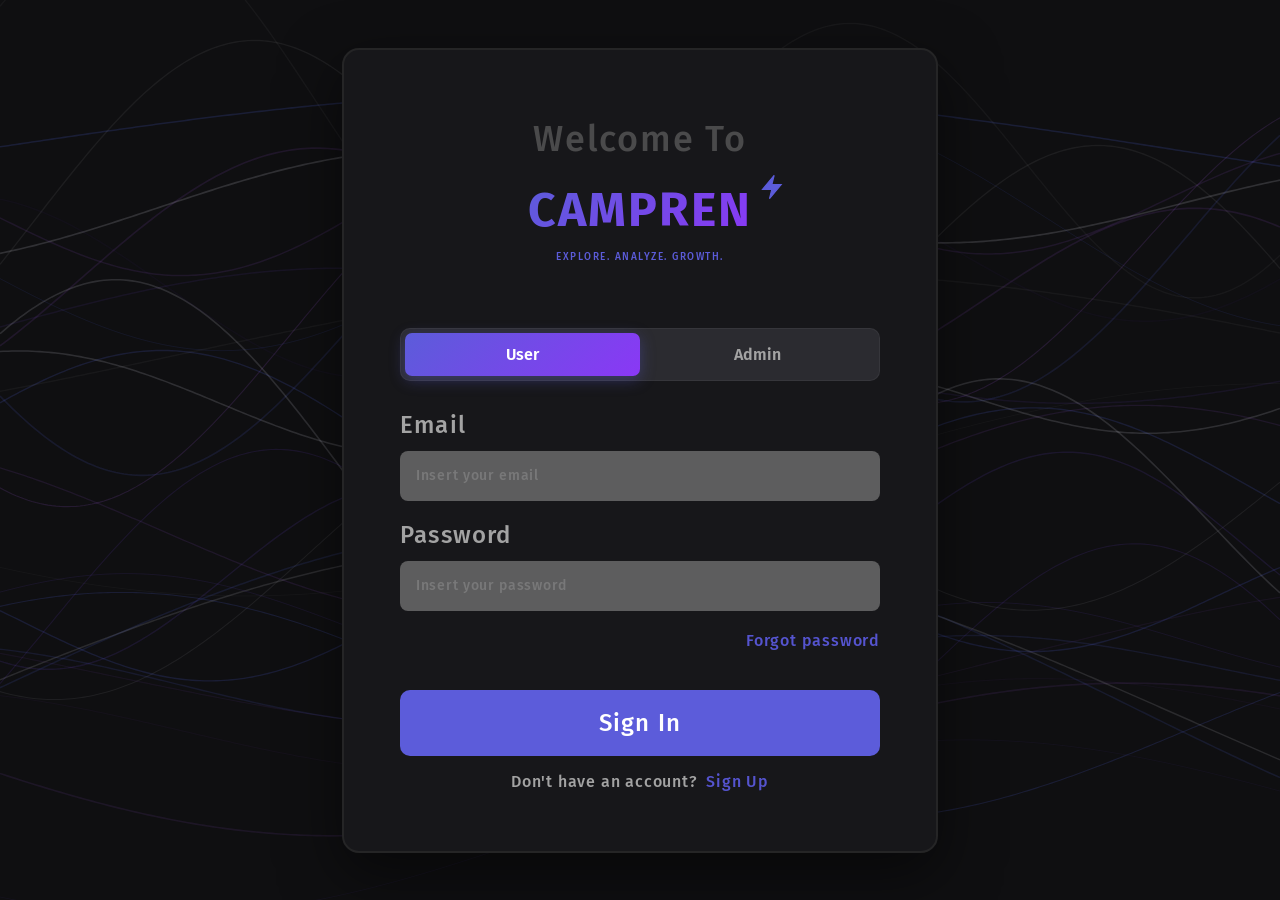
==== tubes/frontend/Admin/index.html @ 579ce472 "add function admin" ====
<!DOCTYPE html>
<html lang="id">
<head>
  <meta charset="UTF-8" />
  <meta name="viewport" content="width=device-width, initial-scale=1.0"/>
  <title>Campren – Admin Dashboard</title>

  <link rel="stylesheet" href="style.css" />
  <link rel="stylesheet" href="../shared/page-state.css" />

  <link
    href="https://fonts.googleapis.com/css2?family=DM+Sans:wght@300;400;500;600;700&family=DM+Mono:wght@400;500&display=swap"
    rel="stylesheet"
  />
</head>

<body>

<!-- SIDEBAR -->
<aside class="sidebar">

  <!-- LOGO -->
  <div class="sidebar-logo">

    <div class="logo-icon">
      <svg width="28" height="28" viewBox="0 0 28 28" fill="none">
        <rect width="28" height="28" rx="8" fill="#8A38F5"/>
        <path
          d="M7 18L12 11L16 15L20 8"
          stroke="white"
          stroke-width="2.2"
          stroke-linecap="round"
          stroke-linejoin="round"
        />
        <circle
          cx="20"
          cy="8"
          r="2"
          fill="#a5f3fc"
        />
      </svg>
    </div>

    <div>
      <div class="logo-name">CAMPREN</div>
      <div class="logo-tagline">
        ADMIN PANEL
      </div>
    </div>

  </div>

  <!-- NAV -->
  <nav class="sidebar-nav">

    <div class="nav-group-label">
      ADMINISTRATION
    </div>

    <a href="#" class="nav-item active">
      <svg width="18" height="18" viewBox="0 0 24 24" fill="none" stroke="currentColor" stroke-width="1.8">
        <rect x="3" y="3" width="7" height="7" rx="1"/>
        <rect x="14" y="3" width="7" height="7" rx="1"/>
        <rect x="14" y="14" width="7" height="7" rx="1"/>
        <rect x="3" y="14" width="7" height="7" rx="1"/>
      </svg>
      Overview
    </a >

  </nav>

  <!-- ADMIN BADGE PANEL -->
  <div class="target-panel admin-info-panel">
    <div class="target-label">SYSTEM STATE</div>
    <div class="system-status">
      <span class="status-dot online"></span>
      <span class="status-text">Connected to API</span>
    </div>
  </div>

</aside>

<!-- MAIN -->
<main class="main">

  <header class="topbar">

    <h1 class="page-title">
      Admin Overview
    </h1>

    <div class="topbar-right">
      <span class="admin-badge">ADMIN MODE</span>
      <button class="user-avatar" type="button" data-logout title="Logout" aria-label="Logout">
        <svg width="20" height="20" viewBox="0 0 24 24" fill="none" stroke="currentColor" stroke-width="1.8">
          <circle cx="12" cy="8" r="4"/>
          <path d="M4 20c0-4 3.6-7 8-7s8 3 8 7"/>
        </svg>
      </button>
    </div>

  </header>

  <div class="content">

    <!-- KPI GRID -->
    <div class="kpi-grid">

      <!-- TOTAL CAMPAIGNS -->
      <div class="kpi-card">
        <div class="kpi-top-label">
          TOTAL CAMPAIGNS
        </div>
        <div class="kpi-value campaigns-val" id="totalCampaigns">
          0
        </div>
      </div>

      <!-- SPEND -->
      <div class="kpi-card kpi-spend">
        <div class="kpi-top-label">
          TOTAL AD SPEND
        </div>
        <div class="kpi-value spend-val" id="totalSpend">
          Rp 0
        </div>
      </div>

      <!-- REVENUE -->
      <div class="kpi-card kpi-revenue">
        <div class="kpi-top-label">
          TOTAL REVENUE
        </div>
        <div class="kpi-value revenue-val" id="totalRevenue">
          Rp 0
        </div>
      </div>

      <!-- ROAS -->
      <div class="kpi-card kpi-roas">
        <div class="kpi-top-label">
          AVERAGE ROAS
        </div>
        <div class="kpi-value roas-val" id="avgRoas">
          0x
        </div>
      </div>

    </div>

    <!-- CAMPAIGN REPORT TABLE -->
    <div class="table-card">

      <div class="card-title">
        All System Campaigns Report
      </div>

      <div class="table-wrap">

        <table class="campaign-table">

          <thead>
            <tr>
              <th>CAMPAIGN</th>
              <th>USER ID</th>
              <th>CHANNEL</th>
              <th>TANGGAL MULAI</th>
              <th>TANGGAL AKHIR</th>
              <th>BUDGET</th>
              <th>AD SPEND</th>
              <th>REVENUE</th>
              <th>ROAS</th>
              <th>STATUS</th>
            </tr>
          </thead>

          <tbody id="adminCampaignsTableBody">
            <!-- Dynamically populated -->
          </tbody>

        </table>

      </div>

    </div>

  </div>

</main>

<div id="toast" class="toast"></div>

<script src="../shared/page-state.js"></script>
<script src="app.js"></script>

</body>
</html>
---- tubes/frontend/Admin/style.css ----
/* =====================
   CSS VARIABLES & RESET
   ===================== */
:root {
  --bg-base: #111217;
  --bg-sidebar: #0E0F14;
  --bg-card: #181A22;
  --bg-card-alt: #1C1E28;
  --bg-hover: rgba(255,255,255,0.04);

  --border: rgba(255,255,255,0.07);
  --border-focus: rgba(138, 56, 245, 0.5);

  --text-primary: #F0F0F5;
  --text-secondary: #8B8FA8;
  --text-muted: #555870;

  --accent-blue: #3B82F6;
  --accent-violet: #8A38F5;
  --accent-green: #34D399;
  --accent-orange: #F97316;
  --accent-red: #F87171;
  --accent-yellow: #FBBF24;

  --tiktok: #3B82F6;
  --youtube: #F87171;
  --instagram: #FBBF24;

  --sidebar-width: 240px;
  --topbar-height: 64px;

  --font: 'DM Sans', sans-serif;
  --font-mono: 'DM Mono', monospace;

  --radius-sm: 6px;
  --radius-md: 10px;
  --radius-lg: 14px;
  --radius-xl: 18px;
}

*, *::before, *::after { box-sizing: border-box; margin: 0; padding: 0; }

html { font-size: 14px; }

body {
  font-family: var(--font);
  background: var(--bg-base);
  color: var(--text-primary);
  display: flex;
  min-height: 100vh;
  overflow-x: hidden;
}

/* =====================
   SIDEBAR
   ===================== */
.sidebar {
  width: var(--sidebar-width);
  min-height: 100vh;
  background: var(--bg-sidebar);
  border-right: 1px solid var(--border);
  display: flex;
  flex-direction: column;
  position: fixed;
  top: 0; left: 0;
  z-index: 100;
  padding-bottom: 16px;
}

.sidebar-logo {
  display: flex;
  align-items: center;
  gap: 10px;
  padding: 20px 18px 18px;
  border-bottom: 1px solid var(--border);
}

.logo-name {
  font-family: var(--font-mono);
  font-size: 14px;
  font-weight: 700;
  letter-spacing: 1px;
  color: var(--text-primary);
}

.logo-tagline {
  font-size: 8px;
  letter-spacing: 0.8px;
  color: var(--text-muted);
  margin-top: 2px;
}

.sidebar-nav {
  padding: 16px 10px;
  flex: 1;
}

.nav-group-label {
  font-size: 9px;
  letter-spacing: 1.5px;
  color: var(--text-muted);
  padding: 12px 8px 6px;
  font-family: var(--font-mono);
}

.nav-item {
  display: flex;
  align-items: center;
  gap: 10px;
  padding: 9px 12px;
  border-radius: var(--radius-md);
  cursor: pointer;
  color: var(--text-secondary);
  font-size: 13.5px;
  font-weight: 500;
  text-decoration: none;
  transition: background 0.18s, color 0.18s;
  user-select: none;
}

.nav-item:hover {
  background: var(--bg-hover);
  color: var(--text-primary);
}

.nav-item.active {
  background: linear-gradient(135deg, rgba(138, 56, 245, 0.2), rgba(59, 130, 246, 0.2));
  color: var(--text-primary);
  border: 1px solid rgba(138, 56, 245, 0.25);
}

/* SYSTEM STATE */
.target-panel {
  margin: 18px 12px 0;
  padding: 14px;
  background: var(--bg-card);
  border: 1px solid var(--border);
  border-radius: var(--radius-lg);
  margin-top: auto;
}

.target-label {
  font-size: 9px;
  font-weight: 700;
  letter-spacing: 0.12em;
  color: var(--text-muted);
  margin-bottom: 10px;
}

.system-status {
  display: flex;
  align-items: center;
  gap: 8px;
  font-size: 12px;
  color: var(--text-secondary);
  font-weight: 500;
}

.status-dot {
  width: 8px;
  height: 8px;
  border-radius: 50%;
  background-color: var(--text-muted);
  position: relative;
}

.status-dot.online {
  background-color: var(--accent-green);
  box-shadow: 0 0 8px var(--accent-green);
}

/* =====================
   MAIN SECTION
   ===================== */
.main {
  margin-left: var(--sidebar-width);
  flex: 1;
  display: flex;
  flex-direction: column;
  min-height: 100vh;
}

/* TOPBAR */
.topbar {
  height: var(--topbar-height);
  display: flex;
  align-items: center;
  justify-content: space-between;
  padding: 0 28px;
  border-bottom: 1px solid var(--border);
  background: var(--bg-base);
  position: sticky;
  top: 0;
  z-index: 50;
}

.page-title {
  font-size: 22px;
  font-weight: 700;
  letter-spacing: -0.02em;
  color: var(--text-primary);
}

.topbar-right {
  display: flex;
  align-items: center;
  gap: 16px;
}

.admin-badge {
  font-family: var(--font-mono);
  font-size: 11px;
  font-weight: 700;
  color: var(--accent-violet);
  background: rgba(138, 56, 245, 0.12);
  border: 1px solid rgba(138, 56, 245, 0.3);
  padding: 4px 10px;
  border-radius: var(--radius-sm);
  letter-spacing: 0.5px;
}

.user-avatar {
  border: none;
  outline: none;
  background: var(--bg-card);
  width: 42px;
  height: 42px;
  border-radius: 50%;
  display: flex;
  align-items: center;
  justify-content: center;
  color: var(--text-primary);
  cursor: pointer;
  transition: transform 0.2s ease, background 0.2s ease;
}

.user-avatar:hover {
  transform: translateY(-1px);
  background: #232633;
}

/* =====================
   CONTENT & GRID
   ===================== */
.content {
  padding: 24px 28px;
  display: flex;
  flex-direction: column;
  gap: 20px;
}

.kpi-grid {
  display: grid;
  grid-template-columns: repeat(4, 1fr);
  gap: 16px;
}

.kpi-card {
  background: var(--bg-card);
  border: 1px solid var(--border);
  border-radius: var(--radius-xl);
  padding: 18px 20px;
  position: relative;
  overflow: hidden;
  transition: border-color 0.2s, transform 0.2s;
}

.kpi-card:hover {
  border-color: rgba(255,255,255,0.14);
  transform: translateY(-1px);
}

.kpi-top-label {
  font-size: 10px;
  font-weight: 700;
  letter-spacing: 0.1em;
  color: var(--text-muted);
  margin-bottom: 10px;
}

.kpi-value {
  font-size: 24px;
  font-weight: 700;
  letter-spacing: -0.02em;
  line-height: 1.1;
}

.campaigns-val { color: var(--accent-blue); }
.spend-val { color: #60A5FA; }
.revenue-val { color: var(--accent-green); }
.roas-val { color: var(--accent-yellow); }

/* =====================
   TABLE VIEW
   ===================== */
.table-card {
  background: var(--bg-card);
  border: 1px solid var(--border);
  border-radius: var(--radius-xl);
  padding: 0;
  overflow: hidden;
}

.table-card .card-title {
  font-size: 13px;
  font-weight: 700;
  letter-spacing: 0.05em;
  color: var(--text-primary);
  padding: 20px 20px 10px;
}

.table-wrap { overflow-x: auto; }

.campaign-table {
  width: 100%;
  border-collapse: collapse;
  font-size: 13px;
}

.campaign-table thead tr {
  border-bottom: 1px solid var(--border);
}

.campaign-table th {
  padding: 12px 16px;
  text-align: left;
  font-size: 10px;
  font-weight: 700;
  letter-spacing: 0.1em;
  color: var(--text-muted);
  white-space: nowrap;
}

.campaign-table td {
  padding: 18px 16px;
  color: var(--text-secondary);
  vertical-align: middle;
  border-bottom: 1px solid var(--border);
  font-family: var(--font-mono);
  font-size: 13px;
}

.campaign-table tbody tr:last-child td { border-bottom: none; }
.campaign-table tbody tr:nth-child(even) { background: rgba(255,255,255,0.015); }
.campaign-table tbody tr:hover td { background: rgba(255,255,255,0.03); }

.camp-name {
  font-family: var(--font);
  font-size: 13px;
  font-weight: 600;
  color: var(--text-primary);
  white-space: nowrap;
}

.camp-sub {
  font-family: var(--font);
  font-size: 11px;
  color: var(--text-muted);
  margin-top: 2px;
}

.user-id-badge {
  display: inline-block;
  padding: 2px 6px;
  background: rgba(255,255,255,0.06);
  border: 1px solid rgba(255,255,255,0.1);
  border-radius: var(--radius-sm);
  color: var(--text-secondary);
  font-weight: 500;
  font-size: 12px;
}

/* CHANNEL BADGES */
.channel-badge {
  display: inline-block;
  padding: 4px 10px;
  border-radius: 99px;
  font-family: var(--font);
  font-size: 11px;
  font-weight: 600;
  letter-spacing: 0.02em;
  white-space: nowrap;
}

.tiktok-badge { background: rgba(59,130,246,0.15); color: var(--tiktok); border: 1px solid rgba(59,130,246,0.3); }
.instagram-badge { background: rgba(251,191,36,0.12); color: var(--instagram); border: 1px solid rgba(251,191,36,0.3); }
.youtube-badge { background: rgba(239,68,68,0.15); color: var(--youtube); border: 1px solid rgba(239,68,68,0.3); }

.revenue-green { color: var(--accent-green) !important; font-weight: 600; }
.roas-orange { color: var(--accent-orange) !important; font-weight: 700; }

.status-badge {
  display: inline-block;
  padding: 3px 8px;
  border-radius: var(--radius-sm);
  font-family: var(--font);
  font-size: 11px;
  font-weight: 600;
  text-transform: uppercase;
}

.status-badge.active {
  background: rgba(52, 211, 153, 0.12);
  color: var(--accent-green);
  border: 1px solid rgba(52, 211, 153, 0.25);
}

.status-badge.completed {
  background: rgba(255, 255, 255, 0.05);
  color: var(--text-muted);
  border: 1px solid rgba(255, 255, 255, 0.1);
}

/* =====================
   SCROLLBAR & RESPONSIVE
   ===================== */
::-webkit-scrollbar { width: 5px; height: 5px; }
::-webkit-scrollbar-track { background: transparent; }
::-webkit-scrollbar-thumb { background: rgba(255,255,255,0.1); border-radius: 99px; }
::-webkit-scrollbar-thumb:hover { background: rgba(255,255,255,0.18); }

@media (max-width: 1280px) {
  .kpi-grid { grid-template-columns: repeat(2, 1fr); }
}

@media (max-width: 960px) {
  :root { --sidebar-width: 200px; }
}

@media (max-width: 768px) {
  .sidebar { transform: translateX(-100%); transition: transform 0.3s; }
  .main { margin-left: 0; }
  .kpi-grid { grid-template-columns: 1fr; }
}

/* =====================
   TOAST SYSTEM
   ===================== */
.toast {
  position: fixed;
  bottom: 24px;
  right: 24px;
  background: var(--bg-card);
  border: 1px solid var(--border);
  color: var(--text-primary);
  padding: 12px 20px;
  border-radius: var(--radius-md);
  font-size: 13.5px;
  font-weight: 500;
  box-shadow: 0 10px 30px rgba(0,0,0,0.3);
  display: flex;
  align-items: center;
  gap: 10px;
  opacity: 0;
  transform: translateY(10px);
  pointer-events: none;
  transition: opacity 0.3s, transform 0.3s;
  z-index: 9999;
}

.toast.show {
  opacity: 1;
  transform: translateY(0);
  pointer-events: auto;
}

.toast.success {
  border-color: rgba(52, 211, 153, 0.3);
  background: linear-gradient(135deg, var(--bg-card) 0%, rgba(52, 211, 153, 0.05) 100%);
}

.toast.error {
  border-color: rgba(248, 113, 113, 0.3);
  background: linear-gradient(135deg, var(--bg-card) 0%, rgba(248, 113, 113, 0.05) 100%);
}
---- tubes/frontend/shared/page-state.css ----
.auth-state-host {
  min-height: calc(100vh - 72px);
  display: flex !important;
  align-items: center;
  justify-content: center;
  padding: 28px !important;
}

.auth-state-card {
  width: min(560px, 100%);
  position: relative;
  isolation: isolate;
  overflow: hidden;
  padding: 48px 42px;
  border: 1px solid rgba(99, 102, 241, 0.28);
  border-radius: 24px;
  background: linear-gradient(
    145deg,
    rgba(29, 31, 43, 0.98),
    rgba(20, 21, 29, 0.98)
  );
  box-shadow: 0 24px 70px rgba(0, 0, 0, 0.28);
  color: #f0f0f5;
  font-family: "DM Sans", Arial, sans-serif;
  text-align: center;
}

.auth-state-glow {
  width: 260px;
  height: 260px;
  position: absolute;
  top: -170px;
  left: 50%;
  z-index: -1;
  border-radius: 50%;
  background: rgba(99, 102, 241, 0.38);
  filter: blur(70px);
  transform: translateX(-50%);
}

.auth-state-icon {
  width: 72px;
  height: 72px;
  margin: 0 auto 22px;
  display: grid;
  place-items: center;
  color: #c4b5fd;
  border: 1px solid rgba(167, 139, 250, 0.32);
  border-radius: 22px;
  background: rgba(99, 102, 241, 0.14);
}

.auth-state-card.is-error .auth-state-icon {
  color: #fca5a5;
  border-color: rgba(248, 113, 113, 0.3);
  background: rgba(248, 113, 113, 0.1);
}

.auth-state-eyebrow {
  margin-bottom: 10px;
  color: #a78bfa;
  font-family: "DM Mono", "Space Mono", monospace;
  font-size: 10px;
  font-weight: 700;
  letter-spacing: 0.16em;
}

.auth-state-title {
  margin: 0;
  color: #f0f0f5;
  font-size: clamp(26px, 4vw, 34px);
  line-height: 1.15;
}

.auth-state-message {
  max-width: 440px;
  margin: 14px auto 0;
  color: #8b8fa8;
  font-size: 14px;
  line-height: 1.7;
}

.auth-state-actions {
  margin-top: 30px;
  display: flex;
  justify-content: center;
  gap: 12px;
}

.auth-state-button {
  min-height: 44px;
  padding: 0 20px;
  display: inline-flex;
  align-items: center;
  justify-content: center;
  border-radius: 12px;
  color: #f0f0f5;
  text-decoration: none;
  font-size: 13px;
  font-weight: 700;
  transition: transform 0.18s ease, border-color 0.18s ease,
    background 0.18s ease;
}

.auth-state-button:hover {
  transform: translateY(-2px);
}

.auth-state-button.primary {
  color: #fff;
  background: linear-gradient(135deg, #6366f1, #7c3aed);
  box-shadow: 0 10px 28px rgba(99, 102, 241, 0.24);
}

.auth-state-button.secondary {
  border: 1px solid rgba(255, 255, 255, 0.11);
  background: rgba(255, 255, 255, 0.04);
}

.auth-state-button.secondary:hover {
  border-color: rgba(167, 139, 250, 0.42);
  background: rgba(167, 139, 250, 0.08);
}

@media (max-width: 640px) {
  .auth-state-host {
    padding: 18px !important;
  }

  .auth-state-card {
    padding: 38px 24px;
  }

  .auth-state-actions {
    flex-direction: column;
  }
}

/* =====================
   USER POPUP
   ===================== */
.user-popup-overlay {
  position: fixed;
  top: 0;
  left: 0;
  right: 0;
  bottom: 0;
  background: rgba(0, 0, 0, 0.5);
  display: flex;
  align-items: flex-start;
  justify-content: flex-end;
  padding: 0;
  z-index: 9999;
  animation: popupFadeIn 0.2s ease;
}

@keyframes popupFadeIn {
  from {
    opacity: 0;
  }
  to {
    opacity: 1;
  }
}

.user-popup-content {
  position: absolute;
  top: 72px;
  right: 28px;
  background: #181A22;
  border: 1px solid rgba(255, 255, 255, 0.1);
  border-radius: 12px;
  padding: 16px;
  min-width: 200px;
  box-shadow: 0 10px 40px rgba(0, 0, 0, 0.4);
  animation: slideInDown 0.3s ease;
  z-index: 10000;
}

@keyframes slideInDown {
  from {
    opacity: 0;
    transform: translateY(-10px);
  }
  to {
    opacity: 1;
    transform: translateY(0);
  }
}

.user-popup-header {
  display: flex;
  justify-content: center;
  margin-bottom: 12px;
  color: #6366f1;
}

.user-popup-name {
  text-align: center;
  color: #F0F0F5;
  font-size: 14px;
  font-weight: 600;
  margin-bottom: 12px;
  word-break: break-word;
  font-family: 'DM Sans', sans-serif;
}

.user-popup-divider {
  height: 1px;
  background: rgba(255, 255, 255, 0.1);
  margin-bottom: 12px;
}

.user-popup-logout-btn {
  width: 100%;
  display: flex;
  align-items: center;
  justify-content: center;
  gap: 8px;
  padding: 10px 12px;
  background: rgba(248, 113, 113, 0.1);
  border: 1px solid rgba(248, 113, 113, 0.3);
  border-radius: 8px;
  color: #f87171;
  font-size: 13px;
  font-weight: 600;
  cursor: pointer;
  transition: all 0.18s ease;
  font-family: 'DM Sans', sans-serif;
}

.user-popup-logout-btn:hover {
  background: rgba(248, 113, 113, 0.2);
  border-color: rgba(248, 113, 113, 0.5);
  color: #fca5a5;
}

.user-popup-logout-btn:active {
  transform: scale(0.98);
}
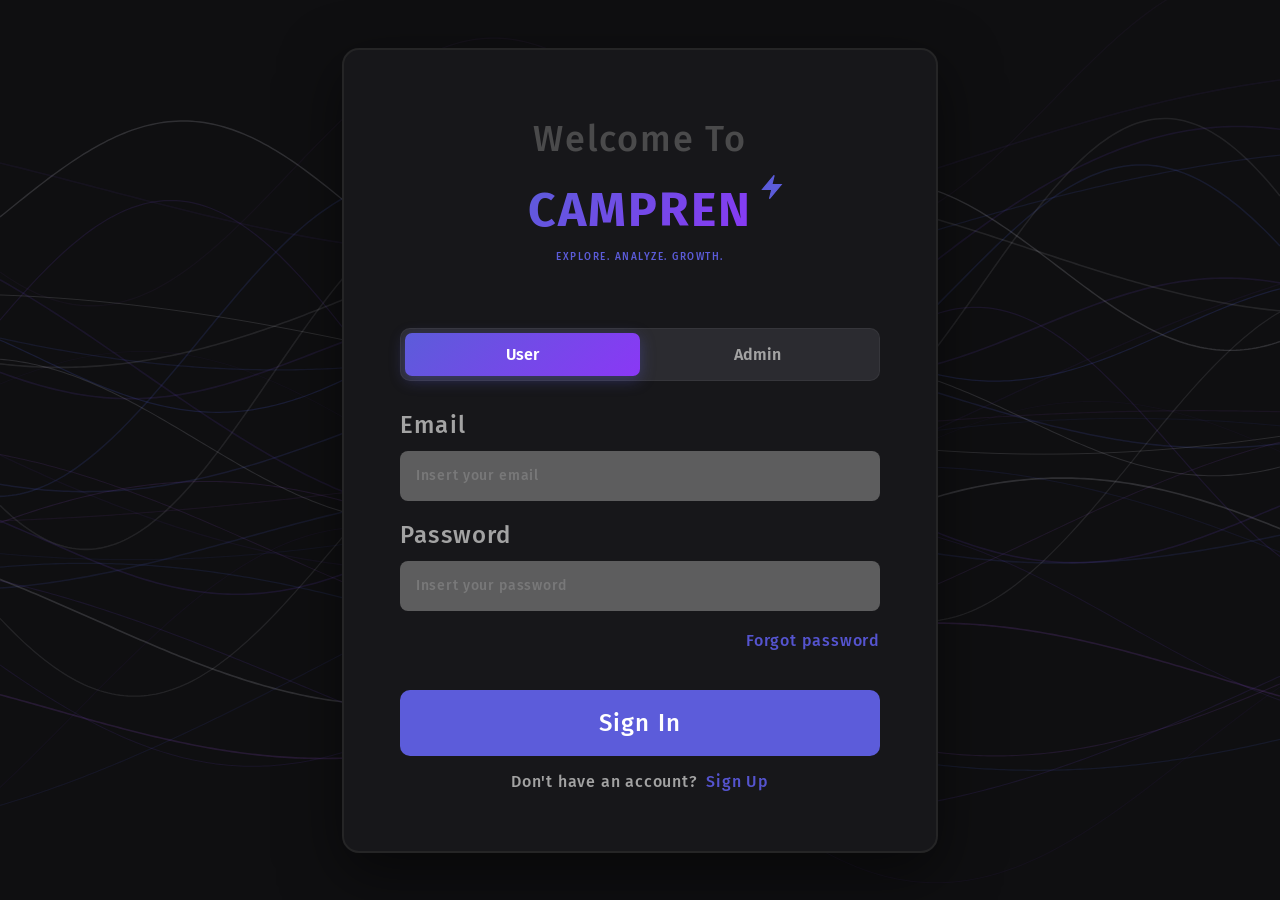
==== commit ebf5cea1: "Update FE" ====
--- a/tubes/frontend/Admin/index.html
+++ b/tubes/frontend/Admin/index.html
@@ -162,7 +162,7 @@
           <thead>
             <tr>
               <th>CAMPAIGN</th>
-              <th>USER ID</th>
+              <th>EMAIL</th>
               <th>CHANNEL</th>
               <th>TANGGAL MULAI</th>
               <th>TANGGAL AKHIR</th>
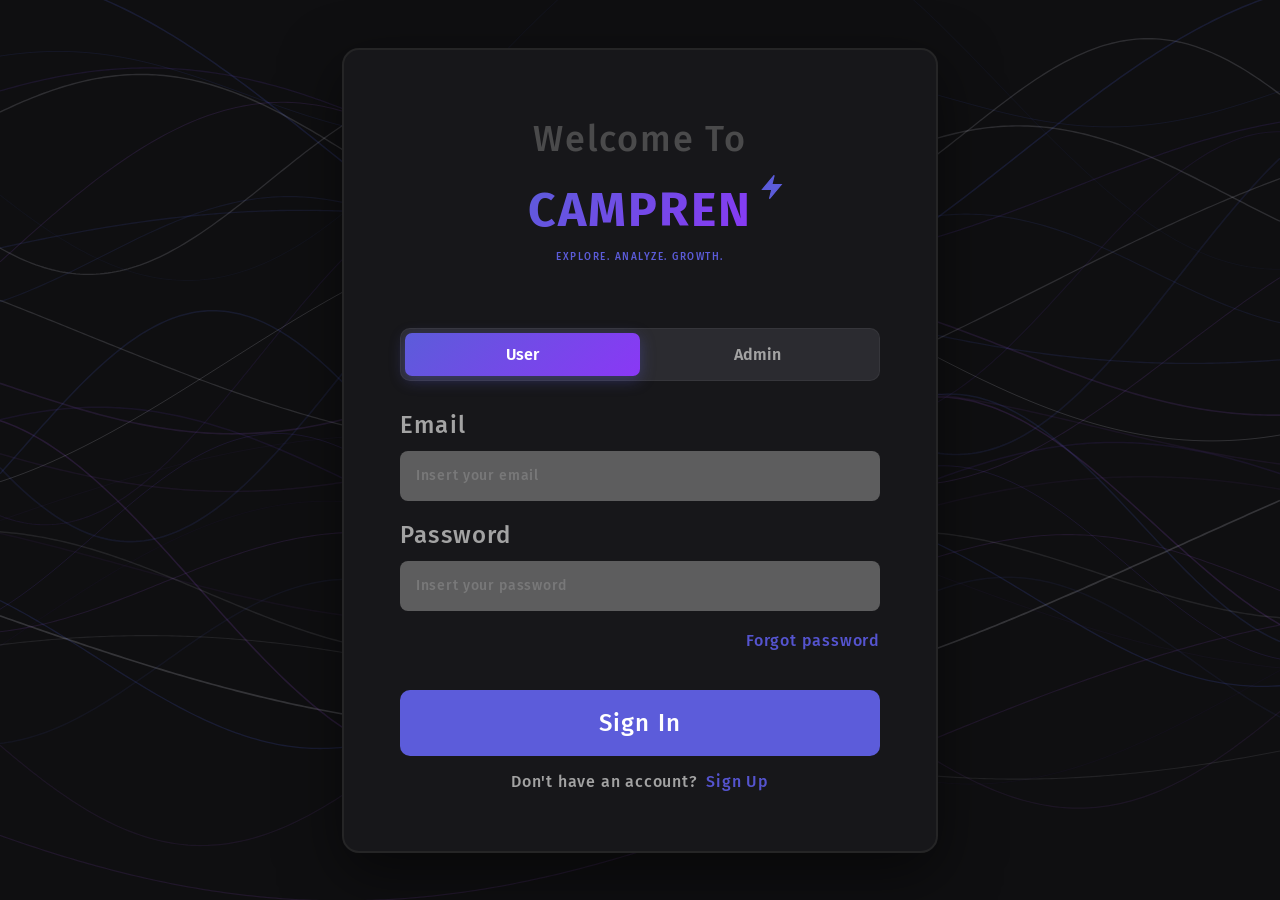
==== commit dd89e88d: "Update FE" ====
--- a/tubes/frontend/Admin/index.html
+++ b/tubes/frontend/Admin/index.html
@@ -162,7 +162,7 @@
           <thead>
             <tr>
               <th>CAMPAIGN</th>
-              <th>EMAIL</th>
+              <th>USER ID</th>
               <th>CHANNEL</th>
               <th>TANGGAL MULAI</th>
               <th>TANGGAL AKHIR</th>
